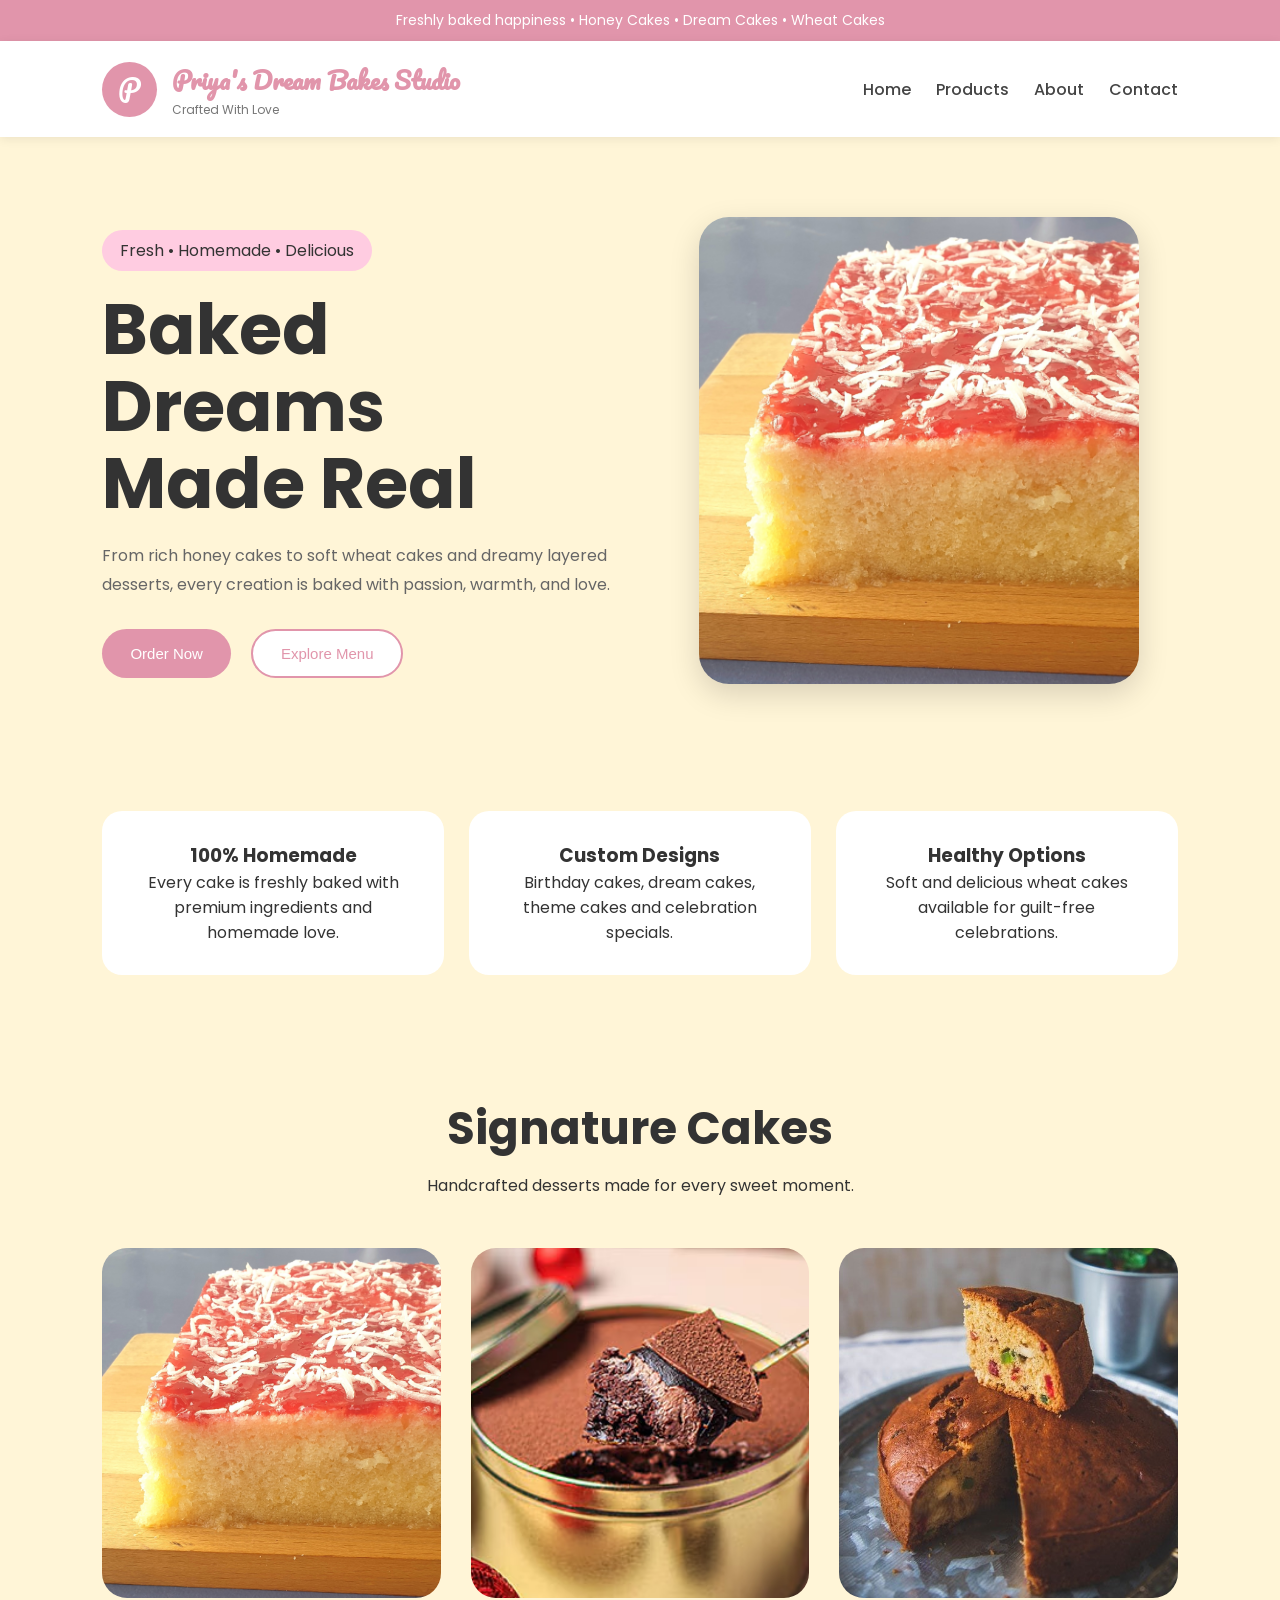
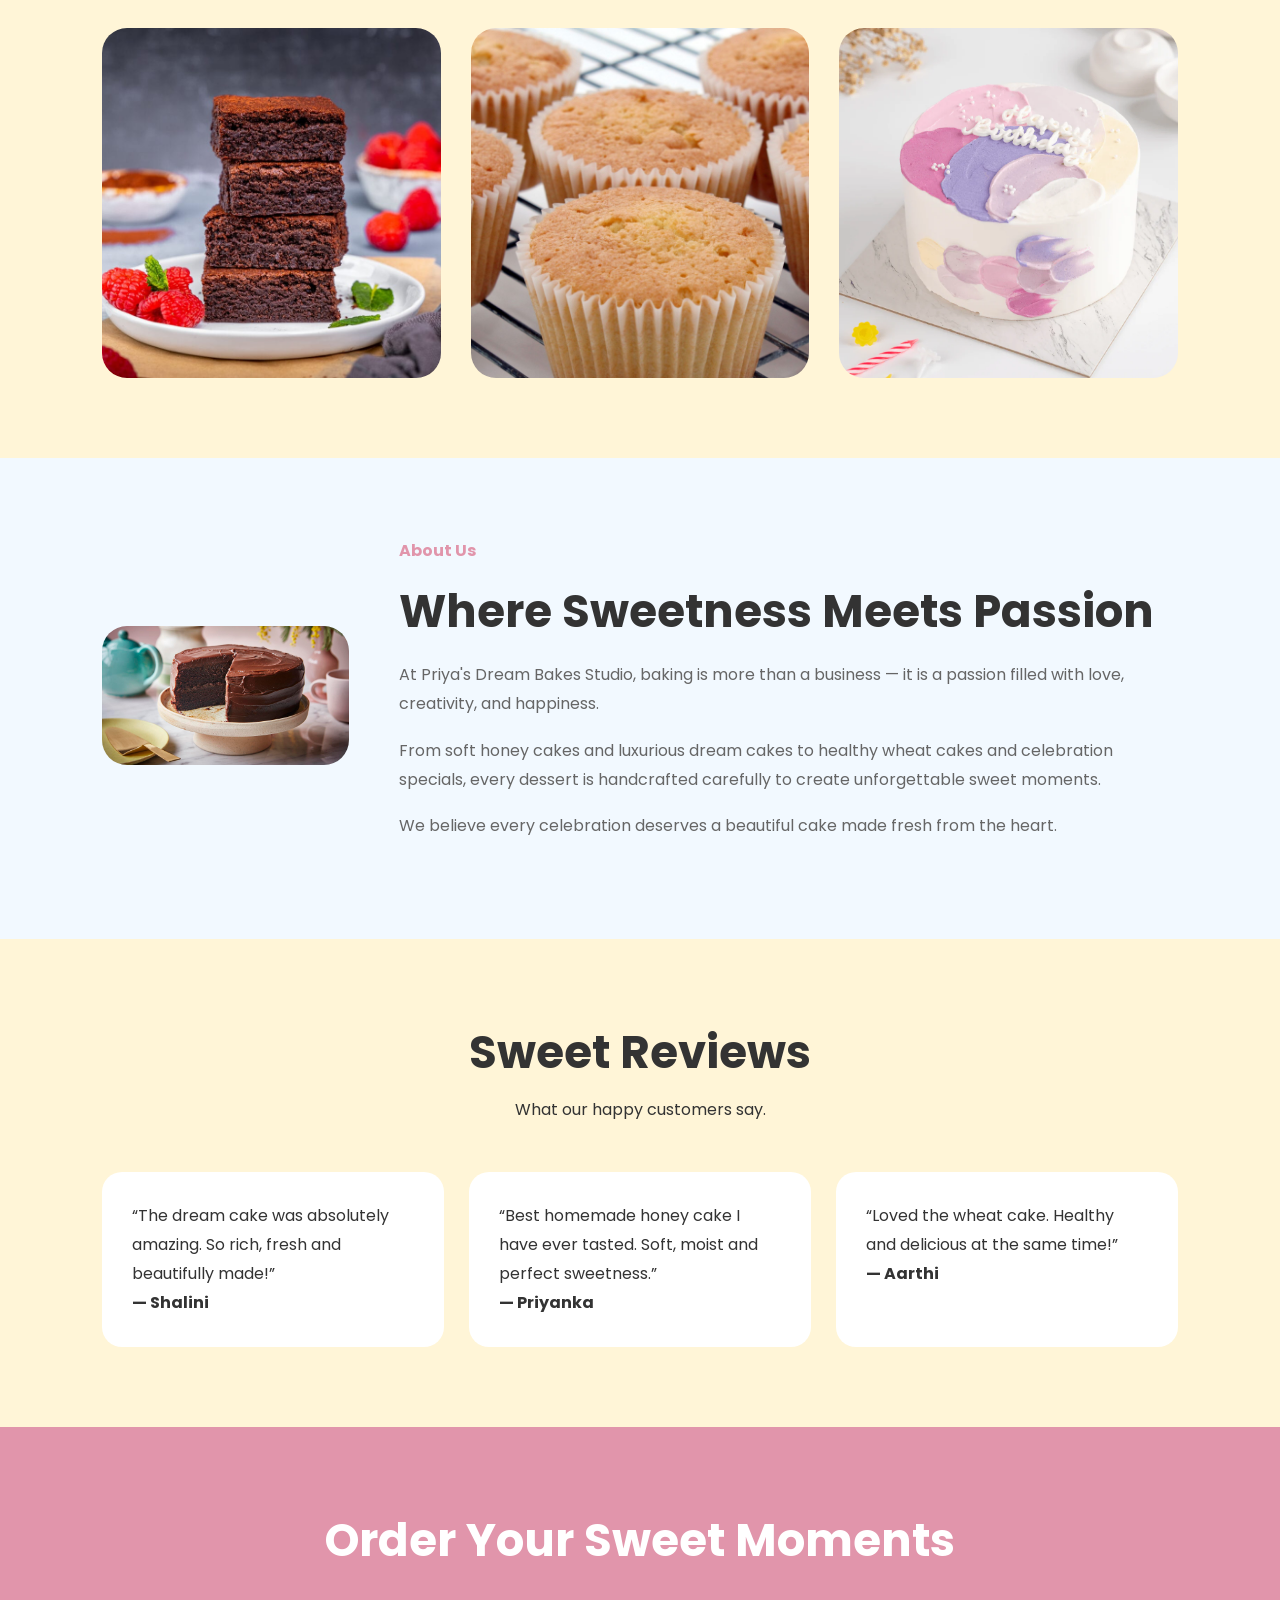
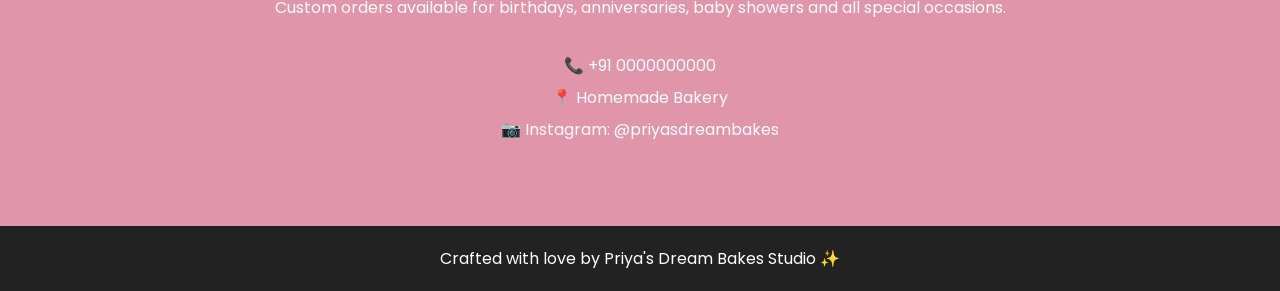
==== index.html @ 4bf81369 "A beautifully crafted responsive home bakery website featuring elegant UI, animated product cards, d" ====
<!DOCTYPE html>
<html lang="en">

<head>
  <meta charset="UTF-8" />
  <meta name="viewport" content="width=device-width, initial-scale=1.0" />
  <title>Priya's Dream Bakes Studio</title>

  <link rel="preconnect" href="https://fonts.googleapis.com">
  <link rel="preconnect" href="https://fonts.gstatic.com" crossorigin>
  <link href="https://fonts.googleapis.com/css2?family=Poppins:wght@300;400;500;600;700&family=Pacifico&display=swap"
    rel="stylesheet">

  <link rel="stylesheet" href="styles.css" />
</head>

<body>

  <!-- TOP BAR -->
  <div class="top-bar">
    Freshly baked happiness • Honey Cakes • Dream Cakes • Wheat Cakes
  </div>

  <!-- NAVBAR -->
  <nav class="navbar">
    <div class="logo-section">
      <div class="logo-circle">P</div>
      <div>
        <h1 class="logo-text">Priya's Dream Bakes Studio</h1>
        <p class="logo-sub">Crafted With Love</p>
      </div>
    </div>

    <ul class="nav-links">
      <li><a href="#home">Home</a></li>
      <li><a href="#products">Products</a></li>
      <li><a href="#about">About</a></li>
      <li><a href="#contact">Contact</a></li>
    </ul>

    <div class="menu-btn" id="menuBtn">
      ☰
    </div>
  </nav>

  <!-- MOBILE MENU -->
  <div class="mobile-menu" id="mobileMenu">
    <a href="#home">Home</a>
    <a href="#products">Products</a>
    <a href="#about">About</a>
    <a href="#contact">Contact</a>
  </div>

  <!-- HERO SECTION -->
  <section class="hero" id="home">
    <div class="hero-text">
      <span class="tag">Fresh • Homemade • Delicious</span>
      <h1>Baked Dreams<br>Made Real</h1>
      <p>
        From rich honey cakes to soft wheat cakes and dreamy layered desserts,
        every creation is baked with passion, warmth, and love.
      </p>

      <div class="hero-buttons">
        <button>Order Now</button>
        <button class="secondary-btn">Explore Menu</button>
      </div>
    </div>

    <div class="hero-image">
      <img src="images/honeycake.jpg" alt="Honey Cake">
    </div>
  </section>

  <!-- FEATURES -->
  <section class="features">
    <div class="feature-card">
      <h3>100% Homemade</h3>
      <p>Every cake is freshly baked with premium ingredients and homemade love.</p>
    </div>

    <div class="feature-card">
      <h3>Custom Designs</h3>
      <p>Birthday cakes, dream cakes, theme cakes and celebration specials.</p>
    </div>

    <div class="feature-card">
      <h3>Healthy Options</h3>
      <p>Soft and delicious wheat cakes available for guilt-free celebrations.</p>
    </div>
  </section>

  <!-- PRODUCT SECTION -->
  <section class="products" id="products">
    <div class="section-title">
      <h2>Signature Cakes</h2>
      <p>Handcrafted desserts made for every sweet moment.</p>
    </div>

    <div class="product-grid">

      <div class="product-card">
        <img src="images/honeycake.jpg" alt="Honey Cake">

        <div class="product-overlay">
          <h3>Honey Cake</h3>
          <p>Soft sponge layered with rich honey glaze and creamy delight.</p>
          <span>₹450</span>
        </div>
      </div>

      <div class="product-card">
        <img src="images/dreamcake.avif" alt="Dream Cake">

        <div class="product-overlay">
          <h3>Dream Cake</h3>
          <p>Chocolate layers filled with smooth cream and crunchy textures.</p>
          <span>₹650</span>
        </div>
      </div>

      <div class="product-card">
        <img src="images/wheatcake.jpg" alt="Wheat Cake">

        <div class="product-overlay">
          <h3>Wheat Cake</h3>
          <p>Healthy, fluffy and delicious homemade wheat cake.</p>
          <span>₹500</span>
        </div>
      </div>

      <div class="product-card">
        <img src="images/brownie.jpg" alt="Brownie">

        <div class="product-overlay">
          <h3>Fudgy Brownies</h3>
          <p>Rich chocolate brownies with gooey centers and crunchy tops.</p>
          <span>₹180</span>
        </div>
      </div>

      <div class="product-card">
        <img src="images/cupcake.jpg" alt="Cupcakes">

        <div class="product-overlay">
          <h3>Cupcakes</h3>
          <p>Beautifully frosted cupcakes filled with sweetness and joy.</p>
          <span>₹120</span>
        </div>
      </div>

      <div class="product-card">
        <img src="images/custom.webp" alt="Custom Cakes">

        <div class="product-overlay">
          <h3>Custom Cakes</h3>
          <p>Customized cakes crafted perfectly for birthdays and celebrations.</p>
          <span>Starts ₹900</span>
        </div>
      </div>

    </div>
  </section>

  <!-- ABOUT -->
  <section class="about" id="about">
    <div class="about-image">
      <img src="images/about.jpg" alt="Bakery">
    </div>

    <div class="about-content">
      <span>About Us</span>
      <h2>Where Sweetness Meets Passion</h2>

      <p>
        At Priya's Dream Bakes Studio, baking is more than a business — it is a passion filled with love, creativity,
        and happiness.
      </p>

      <p>
        From soft honey cakes and luxurious dream cakes to healthy wheat cakes and celebration specials, every dessert
        is handcrafted carefully to create unforgettable sweet moments.
      </p>

      <p>
        We believe every celebration deserves a beautiful cake made fresh from the heart.
      </p>
    </div>
  </section>

  <!-- TESTIMONIALS -->
  <section class="testimonials">
    <div class="section-title">
      <h2>Sweet Reviews</h2>
      <p>What our happy customers say.</p>
    </div>

    <div class="testimonial-grid">

      <div class="testimonial-card">
        <p>
          “The dream cake was absolutely amazing. So rich, fresh and beautifully made!”
        </p>
        <h4>— Shalini</h4>
      </div>

      <div class="testimonial-card">
        <p>
          “Best homemade honey cake I have ever tasted. Soft, moist and perfect sweetness.”
        </p>
        <h4>— Priyanka</h4>
      </div>

      <div class="testimonial-card">
        <p>
          “Loved the wheat cake. Healthy and delicious at the same time!”
        </p>
        <h4>— Aarthi</h4>
      </div>

    </div>
  </section>

  <!-- CONTACT -->
  <section class="contact" id="contact">
    <h2>Order Your Sweet Moments</h2>

    <p>
      Custom orders available for birthdays, anniversaries, baby showers and all special occasions.
    </p>

    <div class="contact-box">
      <p>📞 +91 0000000000</p>
      <p>📍 Homemade Bakery</p>
      <p>📷 Instagram: @priyasdreambakes</p>
    </div>
  </section>

  <!-- FOOTER -->
  <footer>
    Crafted with love by Priya's Dream Bakes Studio ✨
  </footer>

  <script src="script.js"></script>
</body>

</html>
---- styles.css ----
* {
margin: 0;
padding: 0;
box-sizing: border-box;
}

body {
font-family: 'Poppins', sans-serif;
background: #FFF5D7;
color: #333;
}

.top-bar {
background: #E195AB;
color: white;
text-align: center;
padding: 10px;
font-size: 14px;
}

.navbar {
display: flex;
justify-content: space-between;
align-items: center;
padding: 18px 8%;
background: #ffffff;
position: sticky;
top: 0;
z-index: 1000;
box-shadow: 0 2px 10px rgba(0,0,0,0.08);
}

.logo-section {
display: flex;
align-items: center;
gap: 15px;
}

.logo-circle {
width: 55px;
height: 55px;
border-radius: 50%;
background: #E195AB;
display: flex;
align-items: center;
justify-content: center;
color: white;
font-size: 28px;
font-family: 'Pacifico', cursive;
}

.logo-text {
font-family: 'Pacifico', cursive;
color: #E195AB;
}

.logo-sub {
font-size: 12px;
color: #777;
}

.nav-links {
display: flex;
gap: 25px;
list-style: none;
}

.nav-links a {
text-decoration: none;
color: #444;
font-weight: 500;
transition: 0.3s;
}

.nav-links a:hover {
color: #E195AB;
}

.menu-btn {
display: none;
font-size: 28px;
cursor: pointer;
}

.mobile-menu {
display: none;
flex-direction: column;
background: white;
padding: 20px;
}

.mobile-menu a {
padding: 12px 0;
text-decoration: none;
color: #333;
}

.hero {
display: flex;
align-items: center;
justify-content: space-between;
padding: 80px 8%;
gap: 40px;
}

.hero-text {
flex: 1;
}

.tag {
background: #FFCCE1;
padding: 8px 18px;
border-radius: 30px;
display: inline-block;
margin-bottom: 20px;
}

.hero-text h1 {
font-size: 70px;
line-height: 1.1;
margin-bottom: 20px;
}

.hero-text p {
color: #666;
line-height: 1.8;
margin-bottom: 30px;
}

.hero-buttons {
display: flex;
gap: 20px;
}

.hero-buttons button {
padding: 14px 28px;
border: none;
border-radius: 30px;
background: #E195AB;
color: white;
cursor: pointer;
font-size: 15px;
}

.secondary-btn {
background: white !important;
color: #E195AB !important;
border: 2px solid #E195AB !important;
}

.hero-image {
flex: 1;
text-align: center;
}

.hero-image img {
width: 85%;
max-width: 450px;
border-radius: 30px;
box-shadow: 0 10px 30px rgba(0,0,0,0.15);
}

.features {
display: grid;
grid-template-columns: repeat(auto-fit,minmax(250px,1fr));
gap: 25px;
padding: 40px 8%;
}

.feature-card {
background: white;
padding: 30px;
border-radius: 20px;
text-align: center;
transition: 0.3s;
}

.feature-card:hover {
transform: translateY(-10px);
}

.products {
padding: 80px 8%;
}

.section-title {
text-align: center;
margin-bottom: 50px;
}

.section-title h2 {
font-size: 45px;
margin-bottom: 10px;
}

.product-grid {
display: grid;
grid-template-columns: repeat(auto-fit,minmax(280px,1fr));
gap: 30px;
}

.product-card {
position: relative;
overflow: hidden;
border-radius: 25px;
height: 350px;
}

.product-card img {
width: 100%;
height: 100%;
object-fit: cover;
transition: 0.5s;
}

.product-overlay {
position: absolute;
bottom: -100%;
left: 0;
width: 100%;
background: rgba(0,0,0,0.75);
color: white;
padding: 25px;
transition: 0.5s;
}

.product-card:hover img {
transform: scale(1.1);
}

.product-card:hover .product-overlay {
bottom: 0;
}

.product-overlay span {
display: inline-block;
margin-top: 10px;
color: #FFCCE1;
font-weight: bold;
}

.about {
display: flex;
align-items: center;
gap: 50px;
padding: 80px 8%;
background: #F2F9FF;
}

.about-image img {
width: 100%;
max-width: 450px;
border-radius: 25px;
}

.about-content span {
color: #E195AB;
font-weight: bold;
}

.about-content h2 {
font-size: 45px;
margin: 15px 0;
}

.about-content p {
line-height: 1.8;
margin-bottom: 18px;
color: #666;
}

.testimonials {
padding: 80px 8%;
}

.testimonial-grid {
display: grid;
grid-template-columns: repeat(auto-fit,minmax(250px,1fr));
gap: 25px;
}

.testimonial-card {
background: white;
padding: 30px;
border-radius: 20px;
line-height: 1.8;
}

.contact {
background: #E195AB;
color: white;
text-align: center;
padding: 80px 8%;
}

.contact h2 {
font-size: 45px;
margin-bottom: 20px;
}

.contact-box {
margin-top: 30px;
line-height: 2;
}

footer {
text-align: center;
padding: 20px;
background: #222;
color: white;
}

@media(max-width: 900px) {

.hero,
.about {
flex-direction: column;
text-align: center;
}

.hero-text h1 {
font-size: 50px;
}

.nav-links {
display: none;
}

.menu-btn {
display: block;
}

.mobile-menu.show {
display: flex;
}

.hero-buttons {
justify-content: center;
}
}
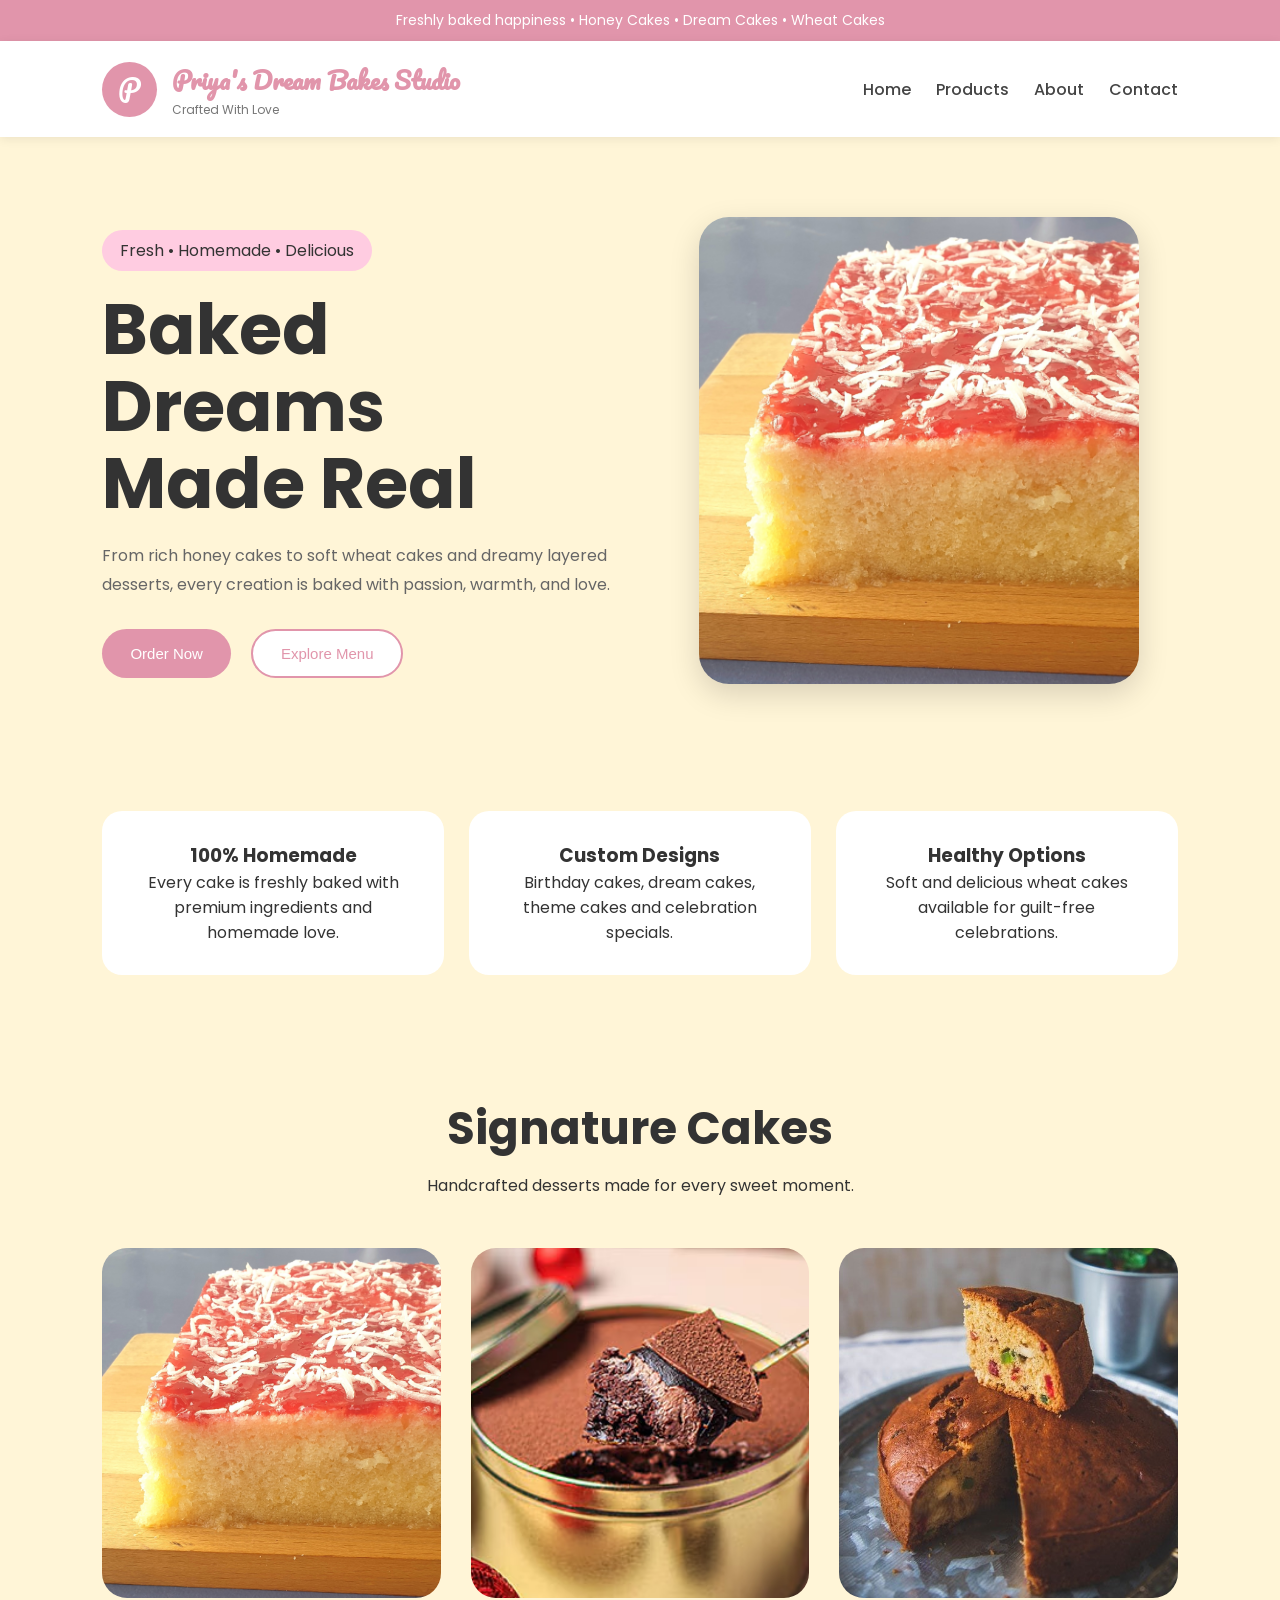
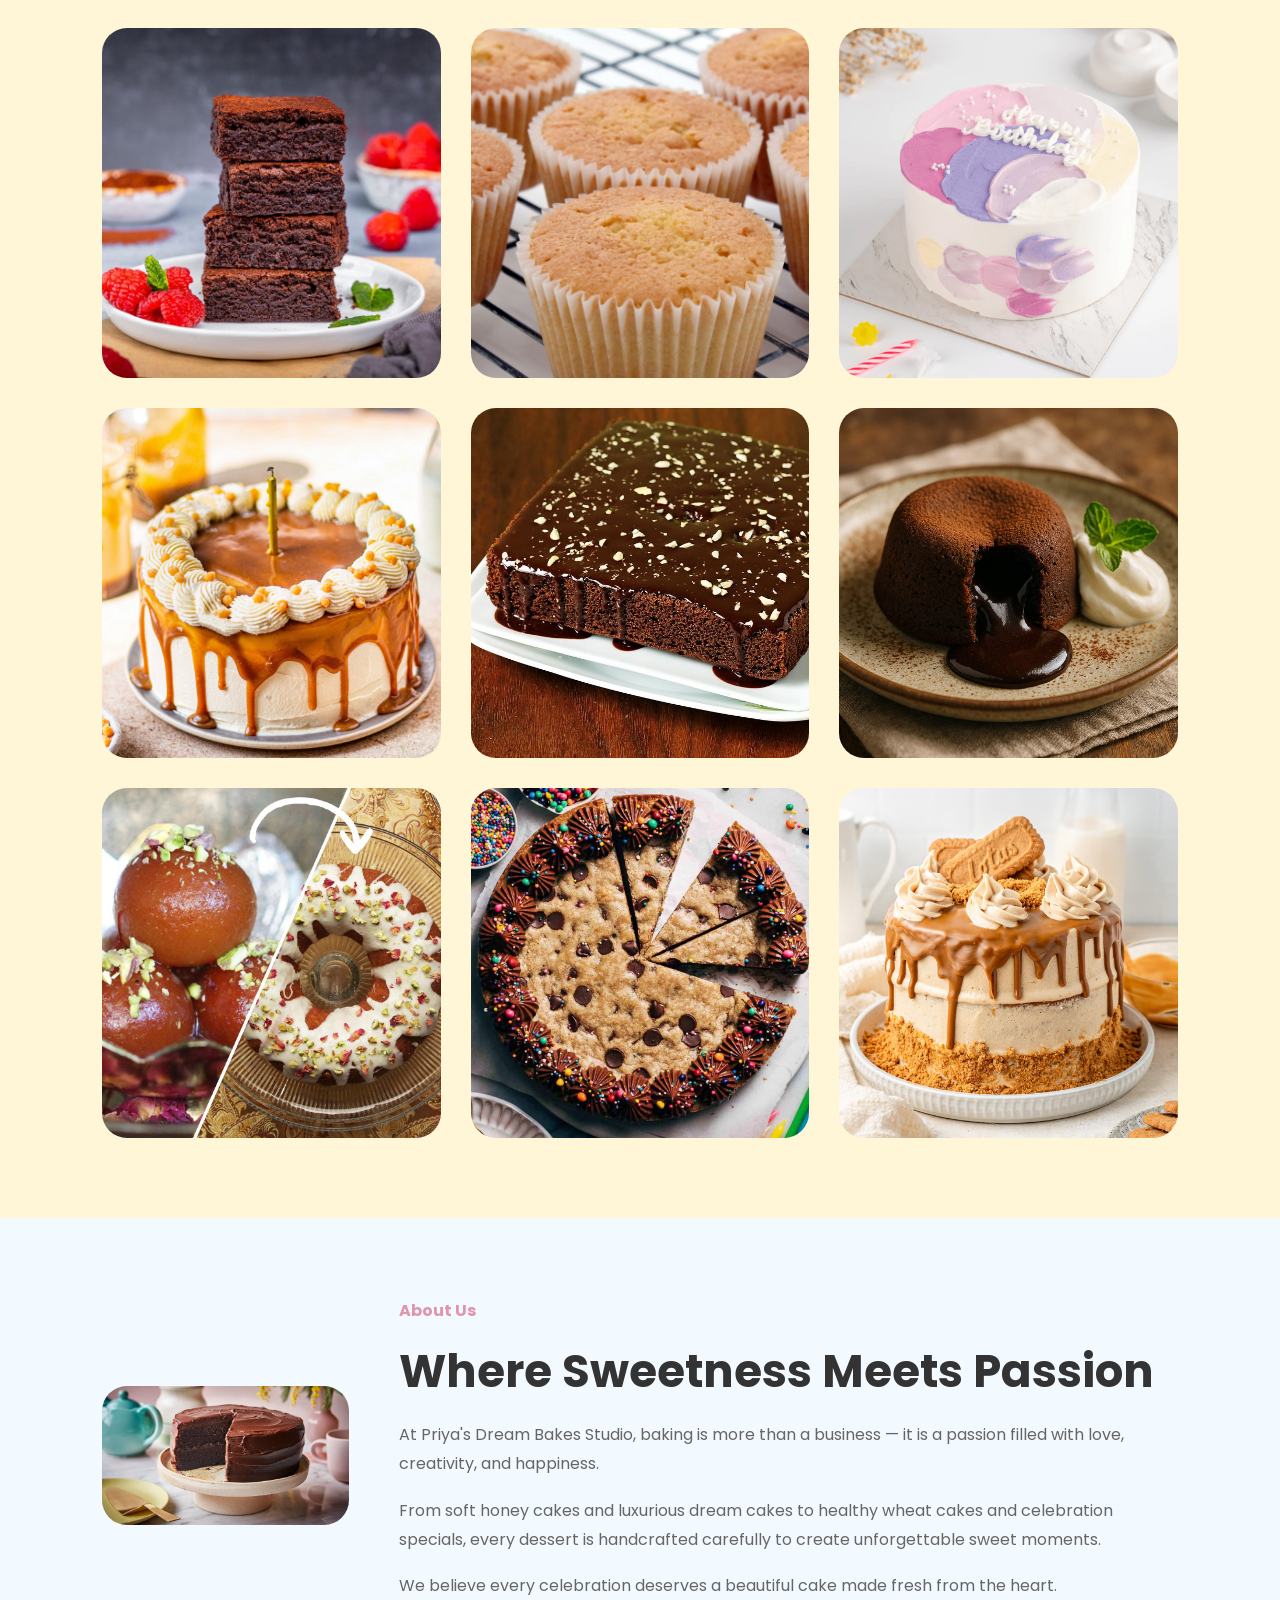
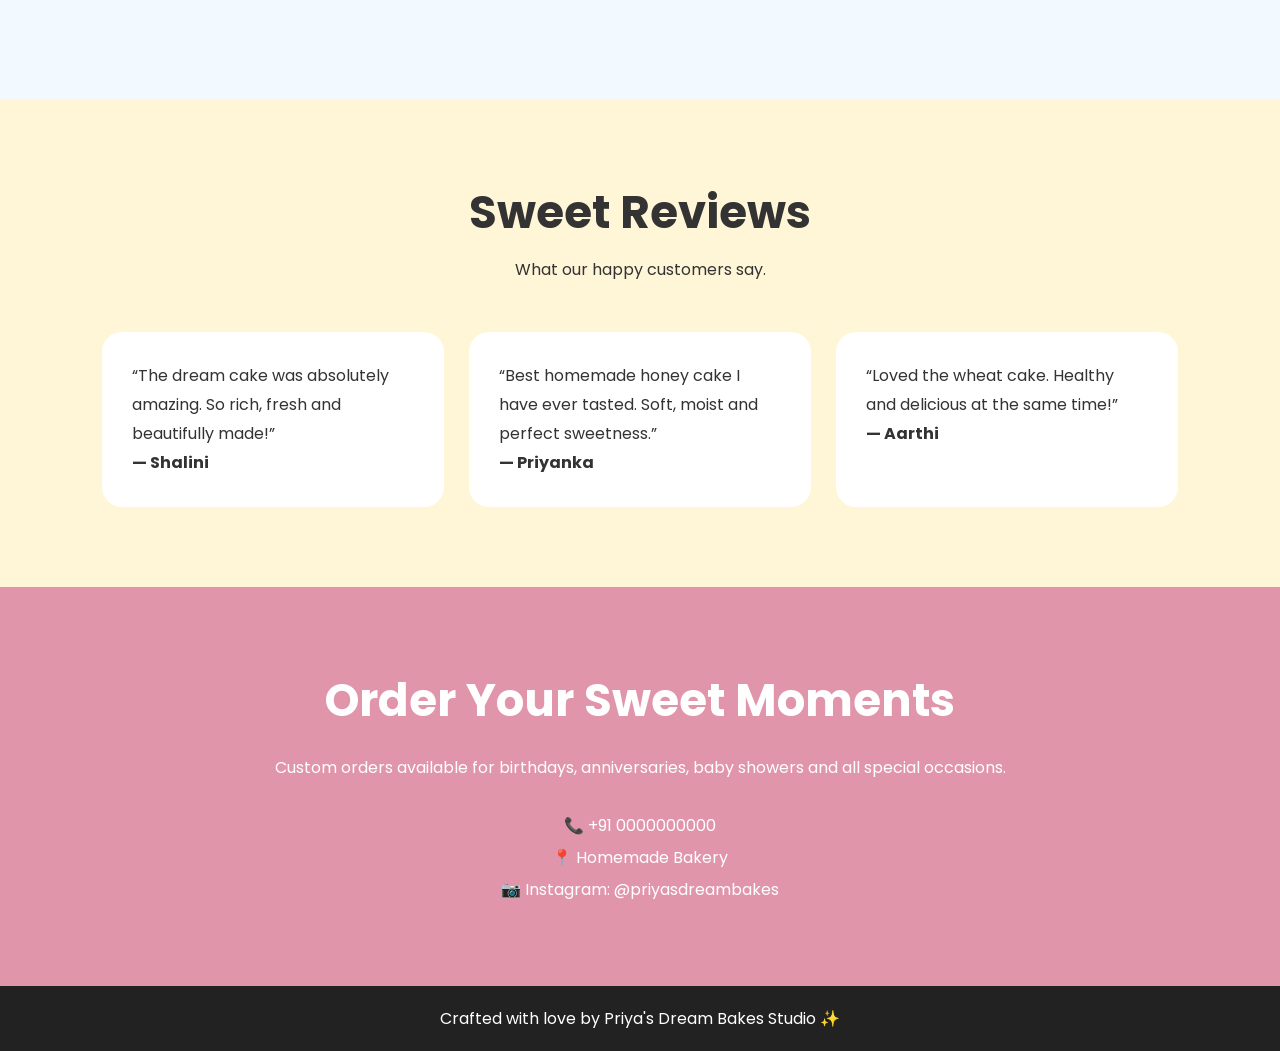
==== commit 637ac35e: "updated latest menu" ====
--- a/index.html
+++ b/index.html
@@ -159,6 +159,68 @@
         </div>
       </div>
 
+
+
+      <div class="product-card">
+        <img src="images/butterscotch.jpg" alt="Butterscotch Cake">
+
+        <div class="product-overlay">
+          <h3>Butterscotch Cake</h3>
+          <p>Rich butterscotch cake with a smooth, creamy filling.</p>
+          <span>₹550</span>
+        </div>
+      </div>
+
+      <div class="product-card">
+        <img src="images/eggless-ragi-cake.jpg" alt="Ragi Cake">
+
+        <div class="product-overlay">
+          <h3>Ragi Cake</h3>
+          <p>Healthy and delicious ragi cake made with whole grain.</p>
+          <span>₹350</span>
+        </div>
+      </div>
+
+      <div class="product-card">
+        <img src="images/lavacake.jpg" alt="Lava Cup Cake">
+
+        <div class="product-overlay">
+          <h3>Lava Cup Cake</h3>
+          <p>Decadent cupcake with a molten chocolate center.</p>
+          <span>₹150</span>
+        </div>
+      </div>
+
+      <div class="product-card">
+        <img src="images/gulabjamun.jpg" alt="Gulab Jamun Cake">
+
+        <div class="product-overlay">
+          <h3>Gulab Jamun Cake</h3>
+          <p>Delicious Gulab Jamun cake with a sweet syrup infusion and creamy texture.</p>
+          <span>₹680</span>
+        </div>
+      </div>
+
+      <div class="product-card">
+        <img src="images/cookiecake.jpg" alt="cookies cake delicacy">
+
+        <div class="product-overlay">
+          <h3>Cookies Cake</h3>
+          <p>Delicious cookies cake baked to perfection with a perfect balance of flavors.</p>
+          <span>₹480</span>
+        </div>
+      </div>
+
+      <div class="product-card">
+        <img src="images/biscoffcake.jpg" alt="Custom Cakes">
+
+        <div class="product-overlay">
+          <h3>Lotus Biscoff Cake</h3>
+          <p>Delicious lotus biscoff cake with a rich, buttery flavor and smooth texture.</p>
+          <span>Starts ₹800</span>
+        </div>
+      </div>
+
     </div>
   </section>
 
